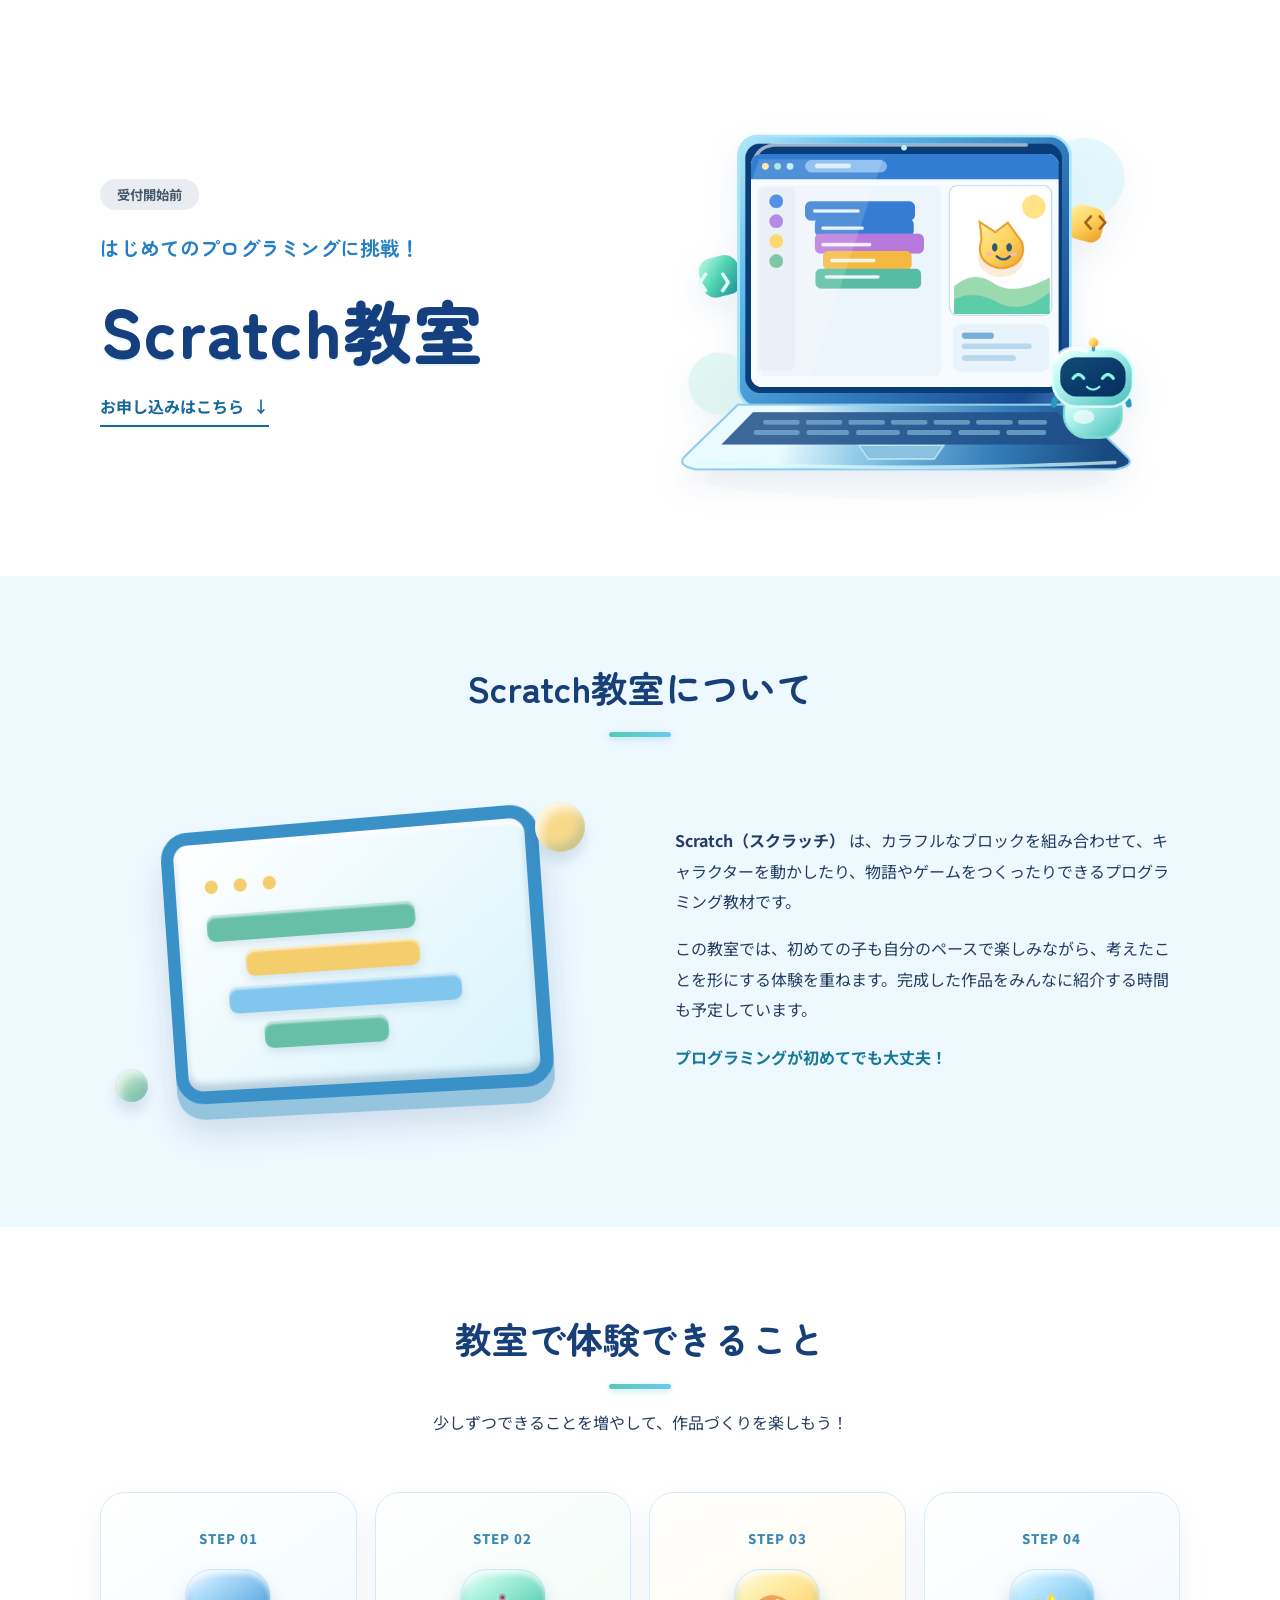
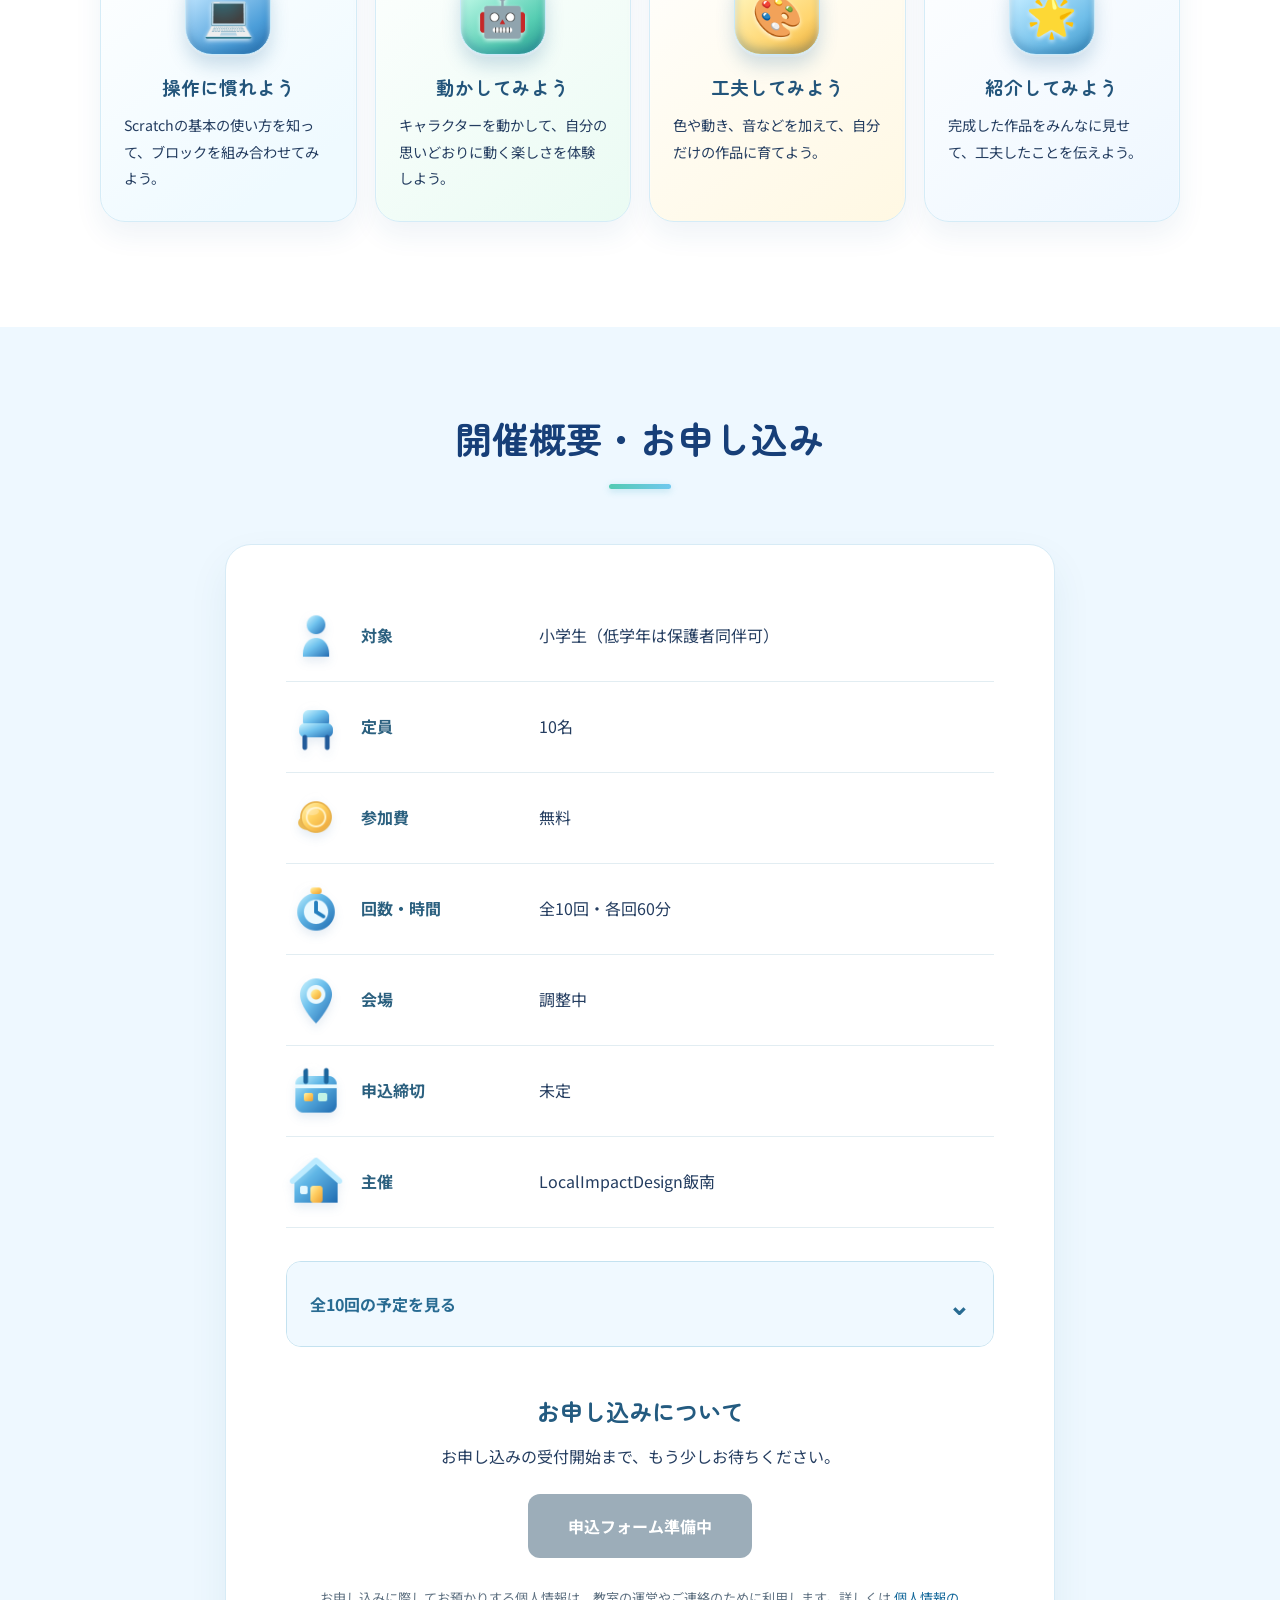
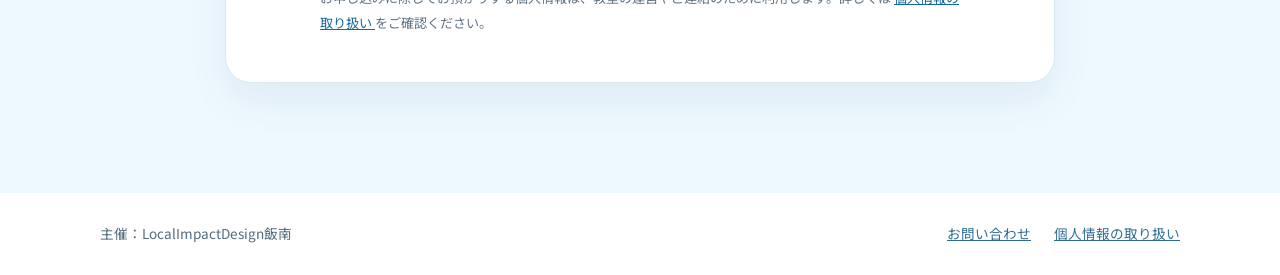
==== events/2026/scratch-event/index.html @ 7c707d4d "仮案作成" ====
<!DOCTYPE html>
<html lang="ja">
 <head>
  <meta charset="utf-8"/>
  <meta content="width=device-width, initial-scale=1" name="viewport"/>
  <meta content="#ffffff" name="theme-color"/>
  <meta content="飯南町の小学生向けScratch教室。はじめてのプログラミングに挑戦しよう！" name="description"/>
  <title>
   Scratch教室 | LID飯南
  </title>
  <link href="https://fonts.googleapis.com" rel="preconnect"/>
  <link crossorigin="" href="https://fonts.gstatic.com" rel="preconnect"/>
  <link href="https://fonts.googleapis.com/css2?family=Noto+Sans+JP:wght@400;500;600;700&amp;family=Zen+Maru+Gothic:wght@500;700;900&amp;display=swap" rel="stylesheet"/>
  <link href="style.css" rel="stylesheet"/>
  <script defer="" src="script.js">
  </script>
 </head>
 <body>
  <main>
   <section aria-labelledby="main-title" class="hero-section section-bg-white">
    <div class="content-container hero-content">
     <div class="hero-text">
      <span class="status-badge status-before" id="registration-badge">
       受付開始前
      </span>
      <p class="hero-catchphrase">
       はじめてのプログラミングに挑戦！
      </p>
      <h1 id="main-title">
       Scratch教室
      </h1>
      <a class="hero-registration-link" href="#registration">
       お申し込みはこちら
       <span aria-hidden="true">
        &darr;
       </span>
      </a>
     </div>
     <div class="hero-illustration-area">
      <img alt="Scratchのブロックプログラミング画面を大きく映した艶のあるノートPCと、小さなロボットのイラスト" class="hero-illustration" height="480" src="images/hero-laptop-3d.png" width="620"/>
     </div>
    </div>
   </section>
   <section aria-labelledby="about-title" class="content-section section-bg-light-blue">
    <div class="content-container">
     <div class="section-title-group">
      <h2 id="about-title">
       Scratch教室について
      </h2>
      <span aria-hidden="true" class="section-title-underline">
      </span>
     </div>
     <div class="scratch-about-content">
      <div aria-hidden="true" class="scratch-about-illustration">
       <div class="scratch-about-screen">
        <span class="window-dots">
         ● ● ●
        </span>
        <div class="code-line mint">
        </div>
        <div class="code-line yellow">
        </div>
        <div class="code-line sky">
        </div>
        <div class="code-line mint short">
        </div>
       </div>
       <span class="scratch-about-bubble scratch-about-bubble-yellow">
       </span>
       <span class="scratch-about-bubble scratch-about-bubble-green">
       </span>
      </div>
      <div class="scratch-about-text">
       <p>
        <strong>
         Scratch（スクラッチ）
        </strong>
        は、カラフルなブロックを組み合わせて、キャラクターを動かしたり、物語やゲームをつくったりできるプログラミング教材です。
       </p>
       <p>
        この教室では、初めての子も自分のペースで楽しみながら、考えたことを形にする体験を重ねます。完成した作品をみんなに紹介する時間も予定しています。
       </p>
       <p class="scratch-about-note">
        プログラミングが初めてでも大丈夫！
       </p>
      </div>
     </div>
    </div>
   </section>
   <section aria-labelledby="experience-title" class="content-section section-bg-white">
    <div class="content-container">
     <div class="section-title-group">
      <h2 id="experience-title">
       教室で体験できること
      </h2>
      <span aria-hidden="true" class="section-title-underline">
      </span>
      <p>
       少しずつできることを増やして、作品づくりを楽しもう！
      </p>
     </div>
     <div class="learning-steps-grid">
      <article class="learning-step-card">
       <span class="learning-step-number">
        STEP 01
       </span>
       <span aria-hidden="true" class="learning-step-illustration icon-laptop">
        💻
       </span>
       <h3>
        操作に慣れよう
       </h3>
       <p>
        Scratchの基本の使い方を知って、ブロックを組み合わせてみよう。
       </p>
      </article>
      <article class="learning-step-card">
       <span class="learning-step-number">
        STEP 02
       </span>
       <span aria-hidden="true" class="learning-step-illustration icon-bot">
        🤖
       </span>
       <h3>
        動かしてみよう
       </h3>
       <p>
        キャラクターを動かして、自分の思いどおりに動く楽しさを体験しよう。
       </p>
      </article>
      <article class="learning-step-card">
       <span class="learning-step-number">
        STEP 03
       </span>
       <span aria-hidden="true" class="learning-step-illustration icon-art">
        🎨
       </span>
       <h3>
        工夫してみよう
       </h3>
       <p>
        色や動き、音などを加えて、自分だけの作品に育てよう。
       </p>
      </article>
      <article class="learning-step-card">
       <span class="learning-step-number">
        STEP 04
       </span>
       <span aria-hidden="true" class="learning-step-illustration icon-star">
        🌟
       </span>
       <h3>
        紹介してみよう
       </h3>
       <p>
        完成した作品をみんなに見せて、工夫したことを伝えよう。
       </p>
      </article>
     </div>
    </div>
   </section>
   <section aria-labelledby="registration-title" class="content-section section-bg-light-blue event-registration-section" id="registration">
    <div class="content-container">
     <div class="section-title-group">
      <h2 id="registration-title">
       開催概要・お申し込み
      </h2>
      <span aria-hidden="true" class="section-title-underline">
      </span>
     </div>
     <div class="event-details-panel">
      <dl class="event-details-list">
       <div class="event-details-item">
        <dt>
         <img alt="" aria-hidden="true" class="event-details-icon" height="60" src="images/info-audience.png" width="60"/>
         対象
        </dt>
        <dd id="info-audience">
         小学生（低学年は保護者同伴可）
        </dd>
       </div>
       <div class="event-details-item">
        <dt>
         <img alt="" aria-hidden="true" class="event-details-icon" height="60" src="images/info-capacity.png" width="60"/>
         定員
        </dt>
        <dd id="info-capacity">
         10名
        </dd>
       </div>
       <div class="event-details-item">
        <dt>
         <img alt="" aria-hidden="true" class="event-details-icon" height="60" src="images/info-fee.png" width="60"/>
         参加費
        </dt>
        <dd id="info-fee">
         無料
        </dd>
       </div>
       <div class="event-details-item">
        <dt>
         <img alt="" aria-hidden="true" class="event-details-icon" height="60" src="images/info-duration.png" width="60"/>
         回数・時間
        </dt>
        <dd id="info-duration">
         全10回・各回60分
        </dd>
       </div>
       <div class="event-details-item">
        <dt>
         <img alt="" aria-hidden="true" class="event-details-icon" height="60" src="images/info-venue.png" width="60"/>
         会場
        </dt>
        <dd id="info-venue">
         調整中
        </dd>
       </div>
       <div class="event-details-item">
        <dt>
         <img alt="" aria-hidden="true" class="event-details-icon" height="60" src="images/info-deadline.png" width="60"/>
         申込締切
        </dt>
        <dd id="info-deadline">
         未定
        </dd>
       </div>
       <div class="event-details-item">
        <dt>
         <img alt="" aria-hidden="true" class="event-details-icon" height="60" src="images/info-organizer.png" width="60"/>
         主催
        </dt>
        <dd id="info-organizer">
         LocalImpactDesign飯南
        </dd>
       </div>
      </dl>
      <details class="course-schedule">
       <summary>
        全10回の予定を見る
        <span aria-hidden="true" class="chevron">
         ⌄
        </span>
       </summary>
       <ol class="course-schedule-list">
        <li>
         <span class="course-schedule-date">
          日程調整中
         </span>
         第1回　Scratchで自己紹介！
        </li>
        <li>
         <span class="course-schedule-date">
          日程調整中
         </span>
         第2回　みんなでダンス大会！
        </li>
        <li>
         <span class="course-schedule-date">
          日程調整中
         </span>
         第3回　水族館をつくろう！
        </li>
        <li>
         <span class="course-schedule-date">
          日程調整中
         </span>
         第4回　迷路で冒険をしよう！
        </li>
        <li>
         <span class="course-schedule-date">
          日程調整中
         </span>
         第5回　上手にキャッチボールできるかな？
        </li>
        <li>
         <span class="course-schedule-date">
          日程調整中
         </span>
         第6回　敵をよけて！ドキドキゲーム！
        </li>
        <li>
         <span class="course-schedule-date">
          日程調整中
         </span>
         第7回　全問正解を目指せ！クイズゲーム！
        </li>
        <li>
         <span class="course-schedule-date">
          日程調整中
         </span>
         第8回　オリジナルの作品をつくろう！part1
        </li>
        <li>
         <span class="course-schedule-date">
          日程調整中
         </span>
         第9回　オリジナルの作品をつくろう！part2
        </li>
        <li>
         <span class="course-schedule-date">
          日程調整中
         </span>
         第10回　みんなで作品発表会！
        </li>
       </ol>
       <p class="course-schedule-note">
        ※各回の内容は変更となる場合があります。
       </p>
      </details>
      <div aria-live="polite" class="application-area">
       <p class="application-heading">
        お申し込みについて
       </p>
       <p class="application-message" id="registration-message">
        お申し込みの受付開始まで、もう少しお待ちください。
       </p>
       <div id="registration-control">
        <span aria-disabled="true" class="disabled-cta">
         申込フォーム準備中
        </span>
       </div>
       <p class="application-external-note" hidden="" id="external-note">
        別のタブで申込フォームが開きます。
       </p>
       <p class="application-privacy-note">
        お申し込みに際してお預かりする個人情報は、教室の運営やご連絡のために利用します。詳しくは
        <a href="https://lid-iinan.com/" id="privacy-link" rel="noopener noreferrer" target="_blank">
         個人情報の取り扱い
        </a>
        をご確認ください。
       </p>
      </div>
     </div>
    </div>
   </section>
  </main>
  <footer class="site-footer">
   <div class="content-container site-footer-content">
    <p>
     主催：LocalImpactDesign飯南
    </p>
    <div class="site-footer-links">
     <a href="https://lid-iinan.com/contact.html" rel="noopener noreferrer" target="_blank">
      お問い合わせ
     </a>
     <a href="https://lid-iinan.com/" id="footer-privacy-link" rel="noopener noreferrer" target="_blank">
      個人情報の取り扱い
     </a>
    </div>
   </div>
  </footer>
 </body>
</html>
---- events/2026/scratch-event/style.css ----
/*
 * Scratch教室専用スタイルシート
 *
 * 編集ガイド：
 * ・色、フォント、コンテンツ幅は「01. 共通設定」の変数を変更
 * ・各セクションは見出しごとにまとめてあるため、変更箇所を探しやすい構成
 * ・スマホ表示はファイル末尾の「レスポンシブ対応」を編集
 * ・同じクラスの指定を何度も追記せず、元の定義を修正する
 */

/* ===== 01. 変更しやすい共通設定（色・文字・幅） ===== */
:root {
  --font-heading: "Zen Maru Gothic",sans-serif;
  --font-body: "Noto Sans JP",sans-serif;
  --ink: #243d60;
  --blue: #257fc5;
  --light-blue: #eef8ff;
  --mint: #48b99f;
  --yellow: #ffcf67;
  --max-width: 1080px;
  --radius: 22px;
}

/* ===== 02. 全体・基本スタイル ===== */
* {
  box-sizing: border-box;
}

html {
  scroll-behavior: smooth;
  overflow-x: clip;
  overflow-y: auto;
}

body {
  margin: 0;
  font-family: var(--font-body);
  line-height: 1.9;
  color: var(--ink);
  background: #fff;
  -webkit-overflow-scrolling: touch;
  min-height: 100%;
}

a {
  color: #15699b;
}

a:focus-visible,summary:focus-visible {
  outline: 3px solid #e5b84e;
  outline-offset: 4px;
}

.chevron {
  font-size: 1.6rem;
  transition: transform .2s;
}

html,body,main {
  min-height: 0;
}

img {
  max-width: 100%;
  height: auto;
}

/* ===== 04. ファーストビュー ===== */
.hero-section {
  display: flex;
  align-items: center;
  padding: 90px 0 60px;
  overflow: visible;
  background: radial-gradient(ellipse 28% 44% at 82% 40%,#e4f8ff 0%,transparent 100%),#fff;
  min-height: 0;
}

.hero-content {
  display: grid;
  grid-template-columns: minmax(0,1fr) minmax(0,1fr);
  align-items: center;
  gap: 36px;
}

.hero-text {
  display: flex;
  flex-direction: column;
  align-items: flex-start;
  gap: 19px;
}

.status-badge {
  border-radius: 99px;
  display: inline-block;
  padding: 3px 17px;
  font-size: .83rem;
  font-weight: 700;
}

.status-before {
  background: #e9edf1;
  color: #435768;
}

.status-open {
  background: #d6f0df;
  color: #206a3d;
}

.status-closed {
  background: #f9dedf;
  color: #a63b41;
}

.status-ended {
  background: #e9edf1;
  color: #435768;
}

.hero-catchphrase {
  font-family: var(--font-heading);
  font-weight: 700;
  color: var(--blue);
  font-size: clamp(1.1rem,1.55vw,1.42rem);
  margin: 0;
}

.hero-section h1 {
  font-family: var(--font-heading);
  font-weight: 900;
  color: #153f7e;
  font-size: clamp(3.15rem,5.4vw,5.25rem);
  line-height: 1.25;
  letter-spacing: .012em;
  margin: 0;
  text-shadow: 0 2px 0 #e5f3ff;
}

.hero-registration-link {
  font-weight: 700;
  text-decoration: none;
  border-bottom: 2px solid currentColor;
  padding-bottom: 3px;
  transition: opacity .2s;
}

.hero-registration-link:hover {
  opacity: .7;
}

.hero-registration-link span {
  display: inline-block;
  margin-left: 5px;
}

.hero-illustration-area {
  position: relative;
  isolation: auto;
  filter: drop-shadow(0 13px 16px rgba(28,82,145,.09));
}

.hero-illustration {
  display: block;
  width: 108%;
  position: relative;
  z-index: 2;
  max-width: 100%;
  transform: translateX(-3%);
}

.hero-content, .hero-illustration-area {
  min-height: 0;
}

/* ===== 05. 共通セクション・見出し ===== */
.content-container {
  width: min(calc(100% - 44px),var(--max-width));
  margin-inline: auto;
}

.section-bg-white {
  background: #fff;
}

.section-bg-light-blue {
  background: #eef8ff;
}

.content-section {
  padding: 85px 0 105px;
  scroll-margin-top: 10px;
}

.section-title-group {
  text-align: center;
  margin-bottom: 55px;
}

.section-title-group h2 {
  font-family: var(--font-heading);
  font-size: clamp(1.65rem,3vw,2.3rem);
  line-height: 1.45;
  color: #173f78;
  margin: 0;
}

.section-title-underline {
  display: block;
  width: 62px;
  height: 5px;
  border-radius: 99px;
  margin: 18px auto 0;
  background: linear-gradient(90deg,#53cbb2,#70c8ef);
  box-shadow: 0 2px 7px #46b2c951;
}

.section-title-group p {
  margin: 18px 0 0;
}

.section-bg-white,.section-bg-light-blue {
  position: relative;
}

.section-bg-white + .section-bg-light-blue,.section-bg-light-blue + .section-bg-white {
  border-top: 0;
}

/* ===== 06. Scratch紹介 ===== */
.scratch-about-content {
  display: grid;
  grid-template-columns: 1fr 1fr;
  gap: 70px;
  align-items: center;
}

.scratch-about-illustration {
  min-height: 330px;
  display: flex;
  align-items: center;
  justify-content: center;
  position: relative;
}

.scratch-about-screen {
  width: min(100%,380px);
  padding: 30px;
  border: 13px solid #3a91c8;
  border-radius: 28px;
  background: linear-gradient(140deg,#fff,#d8f3fc);
  box-shadow: inset 0 6px 3px #ffffff9e,inset 0 -7px 7px #164b783d,0 16px 0 #95c4df,0 28px 34px #28588930;
  transform: rotate(-4deg) perspective(900px) rotateY(-6deg);
}

.window-dots {
  display: block;
  color: #f4cd6c;
  font-size: 15px;
  letter-spacing: 6px;
  margin-bottom: 14px;
}

.code-line {
  height: 27px;
  border-radius: 9px;
  margin: 10px 0;
  box-shadow: inset 0 3px 2px #ffffff99,0 4px 8px #28618b25;
}

.code-line.mint {
  width: 72%;
  background: #67bfa8;
}

.code-line.yellow {
  width: 60%;
  background: #f4cd6c;
  margin-left: 38px;
}

.code-line.sky {
  width: 80%;
  background: #81c6ee;
  margin-left: 18px;
}

.code-line.short {
  width: 43%;
  margin-left: 52px;
}

.scratch-about-bubble {
  position: absolute;
  display: block;
  border-radius: 50%;
  box-shadow: inset 6px 7px 10px #ffffffc0,inset -5px -7px 9px #27789e35,0 10px 12px #20517120;
}

.scratch-about-bubble-yellow {
  width: 50px;
  height: 50px;
  background: #f7da89;
  right: 4%;
  top: 3%;
}

.scratch-about-bubble-green {
  width: 33px;
  height: 33px;
  background: #9cd5b9;
  left: 3%;
  bottom: 6%;
}

.scratch-about-text p {
  margin: 0 0 17px;
}

.scratch-about-note {
  color: #167997;
  font-weight: 700;
}

/* ===== 07. 体験できること ===== */
.learning-steps-grid {
  display: grid;
  grid-template-columns: repeat(4,1fr);
  gap: 18px;
}

.learning-step-card {
  border-radius: 25px;
  background: linear-gradient(145deg,#fff 3%,#effaff 82%);
  padding: 29px 23px 30px;
  position: relative;
  text-align: center;
  box-shadow: 0 13px 28px #20588b12,inset 0 2px 2px #fff;
  border: 1px solid #d5ecf7;
}

.learning-step-card:nth-child(2) {
  background: linear-gradient(145deg,#fff,#eafbf3);
  box-shadow: 0 13px 28px #20588b12,inset 0 2px 2px #fff;
}

.learning-step-card:nth-child(3) {
  background: linear-gradient(145deg,#fff,#fff8e3);
  box-shadow: 0 13px 28px #20588b12,inset 0 2px 2px #fff;
}

.learning-step-card:nth-child(4) {
  background: linear-gradient(145deg,#fff,#eef7ff);
  box-shadow: 0 13px 28px #20588b12,inset 0 2px 2px #fff;
}

.learning-step-number {
  font-weight: 800;
  color: #3787b0;
  letter-spacing: .08em;
  font-size: .83rem;
}

.learning-step-illustration {
  display: grid;
  font-size: 2.55rem;
  margin: 17px auto 19px;
  filter: none;
  place-items: center;
  width: 86px;
  height: 86px;
  border-radius: 27px;
  background: linear-gradient(145deg,#fff 2%,#b5dffc 22%,#4c9ed9 73%,#2a73b3);
  border: 1px solid #c9eafa;
  box-shadow: inset 0 4px 5px #ffffffbe,inset 0 -6px 8px #16568b49,0 11px 18px #246c9a35,0 2px 0 white;
  text-shadow: 0 2px 4px #ffffffbd;
}

.learning-step-card h3 {
  font-family: var(--font-heading);
  font-size: 1.16rem;
  color: #23557b;
  line-height: 1.4;
  margin: 0 0 12px;
}

.learning-step-card p {
  text-align: left;
  font-size: .89rem;
  margin: 0;
  line-height: 1.85;
}

.learning-step-card:nth-child(2) .learning-step-illustration {
  background: linear-gradient(145deg,#fff,#b4f5e2 23%,#56cdb2 70%,#25988e);
}

.learning-step-card:nth-child(3) .learning-step-illustration {
  background: linear-gradient(145deg,#fff,#fff1b3 23%,#ffd56e 70%,#e5a633);
}

.learning-step-card:nth-child(4) .learning-step-illustration {
  background: linear-gradient(145deg,#fff,#bde9ff 23%,#6fbee9 70%,#368bbd);
}

/* ===== 08. 開催概要・日程 ===== */
.event-registration-section {
  padding-bottom: 110px;
}

.event-details-panel {
  max-width: 830px;
  margin: auto;
  background: #fff;
  border-radius: 26px;
  padding: 46px clamp(20px,5vw,60px);
  box-shadow: 0 18px 40px #20517112,inset 0 2px 3px #fff;
  border: 1px solid #d7ebf6;
}

.event-details-list {
  margin: 0;
}

.event-details-item {
  display: grid;
  grid-template-columns: minmax(210px, 235px) minmax(0,1fr);
  gap: 18px;
  border-bottom: 1px solid #e2edf2;
  padding: 13px 0;
  align-items: center;
}

.event-details-item dt {
  font-weight: 700;
  color: #2b607f;
  display: flex;
  align-items: center;
  gap: 15px;
  min-height: 64px;
}

.event-details-item dt span {
  margin-right: 8px;
}

.event-details-item dd {
  margin: 0;
  overflow-wrap: anywhere;
  min-width: 0;
}

.event-details-item a {
  font-weight: 700;
}

.course-schedule {
  margin-top: 33px;
  border: 1px solid #c4e2f0;
  border-radius: 15px;
  overflow: hidden;
}

.course-schedule summary {
  display: flex;
  align-items: center;
  justify-content: space-between;
  list-style: none;
  cursor: pointer;
  padding: 18px 23px;
  font-weight: 700;
  color: #286b92;
  background: #f0f9ff;
}

.course-schedule summary::-webkit-details-marker {
  display: none;
}

.course-schedule[open] .chevron {
  transform: rotate(180deg);
}

.course-schedule-list {
  margin: 18px 25px 4px;
  padding-left: 26px;
}

.course-schedule-list li {
  padding: 7px 0;
}

.course-schedule-date {
  font-weight: 700;
  color: #387ca7;
  margin-right: 12px;
}

.course-schedule-note {
  margin: 9px 25px 22px;
  color: #61758a;
  font-size: .8rem;
}

.event-details-icon {
  width: 60px;
  height: 60px;
  flex: 0 0 60px;
  display: block;
  object-fit: contain;
  filter: drop-shadow(0 5px 5px rgba(23,90,151,.11));
}

/* ===== 09. お申し込み ===== */
.application-area {
  text-align: center;
  padding-top: 42px;
}

.application-heading {
  font-family: var(--font-heading);
  font-size: 1.45rem;
  font-weight: 700;
  color: #245b80;
  margin: 0 0 8px;
}

.application-message {
  margin: 0 auto 22px;
  max-width: 520px;
}

.cta,.disabled-cta {
  display: inline-block;
  background: #287fb7;
  color: #fff;
  font-size: 1rem;
  font-family: var(--font-body);
  font-weight: 700;
  padding: 17px 40px;
  border-radius: 12px;
  text-decoration: none;
  box-shadow: 0 6px 0 #206391;
  transition: transform .2s;
}

.cta:hover {
  transform: translateY(-2px);
}

.disabled-cta {
  background: #9cadb9;
  box-shadow: none;
  cursor: not-allowed;
}

.application-external-note {
  font-size: .84rem;
  color: #637b88;
  margin: 16px 0 0;
}

.application-privacy-note {
  max-width: 640px;
  margin: 28px auto 0;
  text-align: left;
  color: #617383;
  font-size: .82rem;
  line-height: 1.9;
}

.cta {
  background: linear-gradient(155deg,#73c8ee,#287fc5 70%,#1b5ea8);
  border: 1px solid #64b5e5;
  box-shadow: inset 0 2px 2px #fff8,0 7px 0 #185d94,0 13px 20px #1c6ba533;
}

/* ===== 10. フッター ===== */
.site-footer {
  background: #fff;
  padding: 28px 0;
  color: #536c7c;
  font-size: .85rem;
}

.site-footer-content {
  display: flex;
  justify-content: space-between;
  align-items: center;
  gap: 15px;
  flex-wrap: wrap;
}

.site-footer-content p {
  margin: 0;
}

.site-footer-links {
  display: flex;
  gap: 23px;
  flex-wrap: wrap;
}

.site-footer-links a {
  color: #306e91;
}

/* ===== レスポンシブ対応 (max-width:860px) ===== */
@media (max-width:860px) {
  .learning-steps-grid {
    grid-template-columns: repeat(2,1fr);
  }

  .scratch-about-content {
    gap: 35px;
  }

  .hero-section h1 {
    font-size: clamp(2.6rem,6vw,4rem);
  }

}

/* ===== レスポンシブ対応 (max-width:650px) ===== */
@media (max-width:650px) {
  .content-container {
    width: min(calc(100% - 34px),var(--max-width));
  }

  .hero-section {
    min-height: 0;
    padding: 42px 0 35px;
  }

  .hero-content {
    display: flex;
    flex-direction: column;
    gap: 12px;
  }

  .hero-text {
    align-items: center;
    text-align: center;
    gap: 12px;
    display: contents;
  }

  .hero-text .status-badge {
    order: 0;
  }

  .hero-catchphrase {
    order: 1;
    font-size: 1rem;
    text-align: center;
  }

  .hero-section h1 {
    order: 2;
    font-size: clamp(2.8rem,11vw,4rem);
    white-space: nowrap;
  }

  .hero-illustration-area {
    order: 3;
    width: 100%;
    min-height: 0;
    max-width: 470px;
  }

  .hero-registration-link {
    order: 4;
    text-align: center;
    font-size: .95rem;
  }

  .content-section {
    padding: 56px 0 68px;
  }

  .section-title-group {
    margin-bottom: 32px;
  }

  .section-title-group h2 {
    font-size: clamp(1.45rem,6vw,1.95rem);
  }

  .scratch-about-content {
    display: flex;
    flex-direction: column;
    gap: 18px;
  }

  .scratch-about-illustration {
    min-height: 230px;
    width: 100%;
  }

  .scratch-about-screen {
    width: min(80%,330px);
    padding: 21px;
    border-width: 9px;
  }

  .code-line {
    height: 21px;
    margin: 8px 0;
  }

  .learning-steps-grid {
    grid-template-columns: 1fr 1fr;
    gap: 10px;
  }

  .learning-step-card {
    padding: 19px 13px 22px;
  }

  .learning-step-illustration {
    font-size: 2.1rem;
    margin: 9px 0;
    width: 68px;
    height: 68px;
    border-radius: 21px;
  }

  .learning-step-card h3 {
    font-size: 1.03rem;
  }

  .learning-step-card p {
    font-size: .8rem;
  }

  .event-details-panel {
    padding: 27px 22px;
  }

  .event-details-item {
    grid-template-columns: minmax(0,1fr);
    gap: 2px;
    padding: 14px 0 18px;
  }

  .event-details-item dt {
    font-size: .92rem;
    min-height: 60px;
    gap: 14px;
  }

  .event-details-item dd {
    padding-left: 74px;
  }

  .application-heading {
    font-size: 1.25rem;
  }

  .cta,.disabled-cta {
    padding: 15px 25px;
  }

  .site-footer-content {
    display: block;
  }

  .site-footer-links {
    margin-top: 13px;
  }

  .hero-illustration {
    object-fit: contain;
    width: 100%;
    max-width: 100%;
    transform: none;
  }

  .site-footer {
    display: block;
    overflow: visible;
    clear: both;
  }

  .event-details-icon {
    width: 60px;
    height: 60px;
    flex-basis: 60px;
  }

}

/* ===== レスポンシブ対応 (max-width:360px) ===== */
@media (max-width:360px) {
  .learning-steps-grid {
    grid-template-columns: 1fr;
  }

  .hero-section h1 {
    font-size: 2.7rem;
  }

  .learning-step-card p {
    text-align: center;
  }

}

/* ===== レスポンシブ対応 (prefers-reduced-motion:reduce) ===== */
@media (prefers-reduced-motion:reduce) {
  html {
    scroll-behavior: auto;
  }

  *,*::before,*::after {
    transition: none !important;
    animation: none !important;
  }

  .hero-illustration,.learning-step-illustration {
    animation: none !important;
  }

}
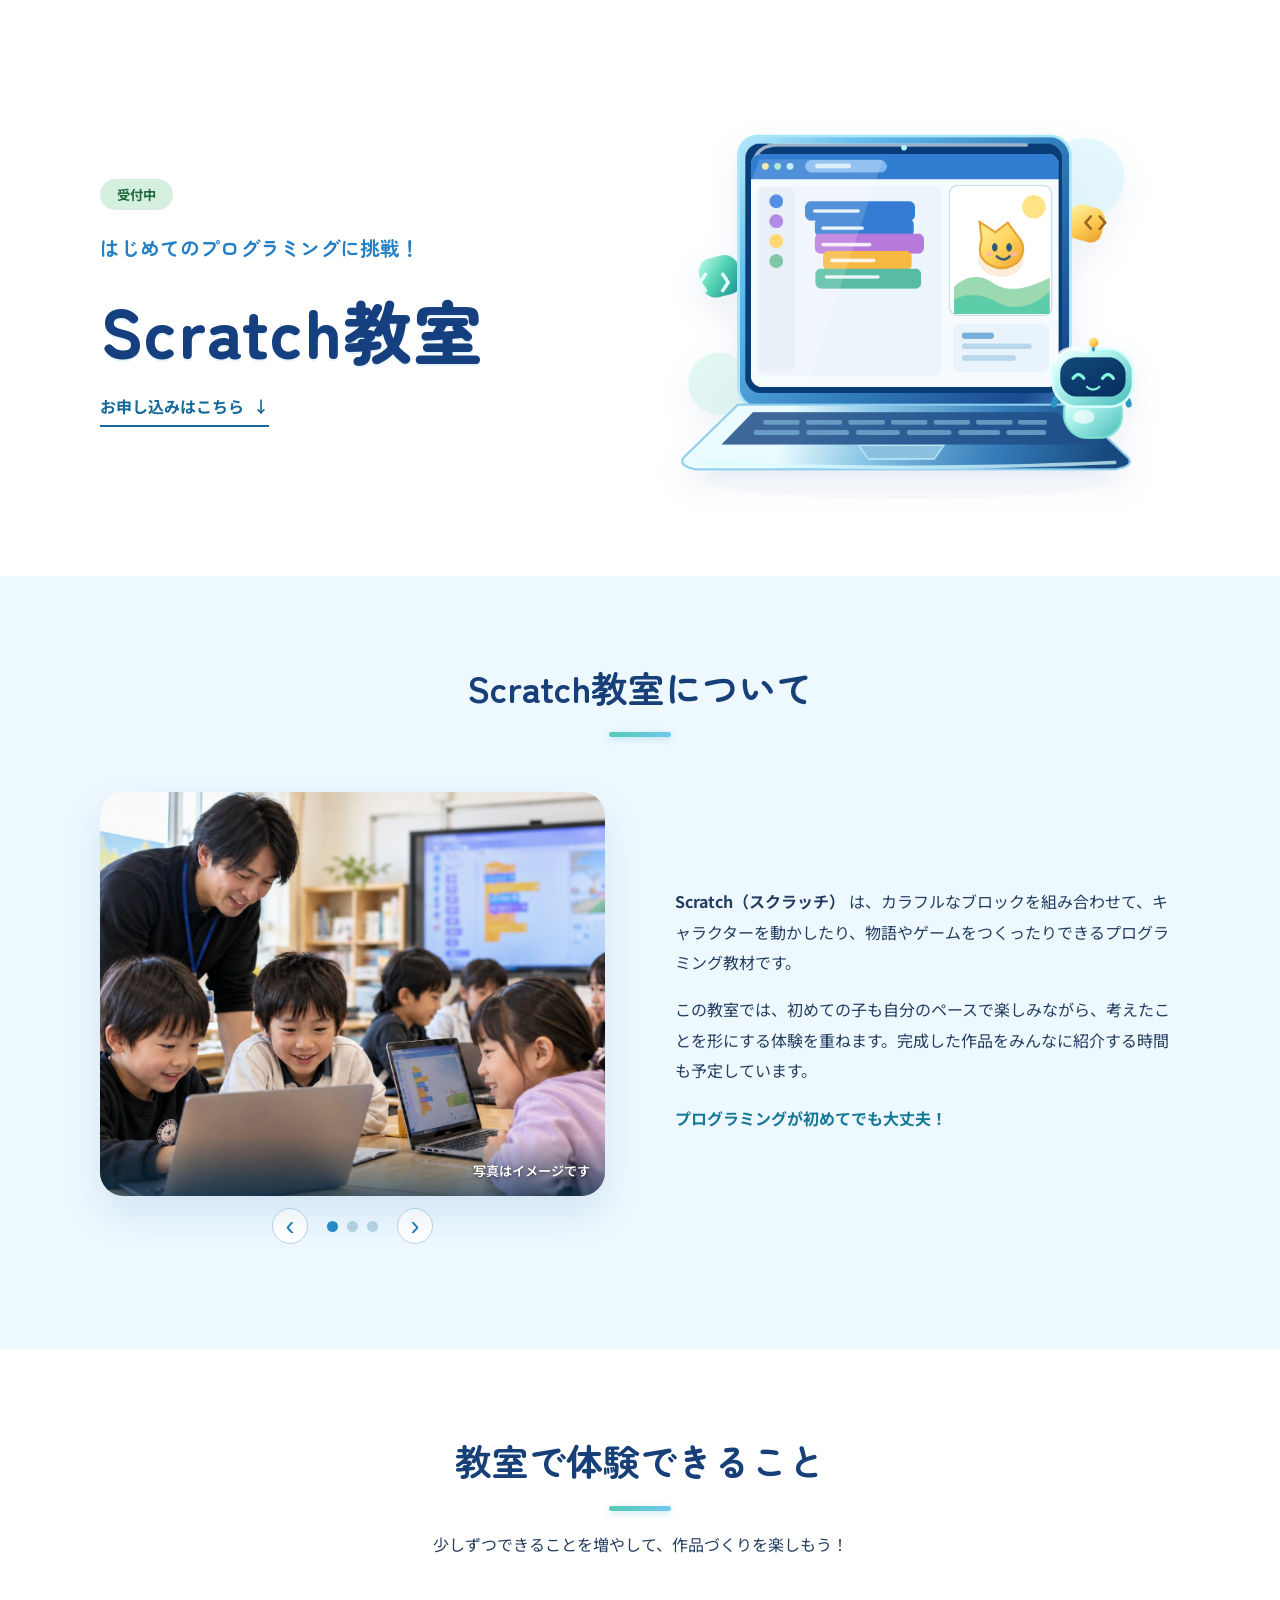
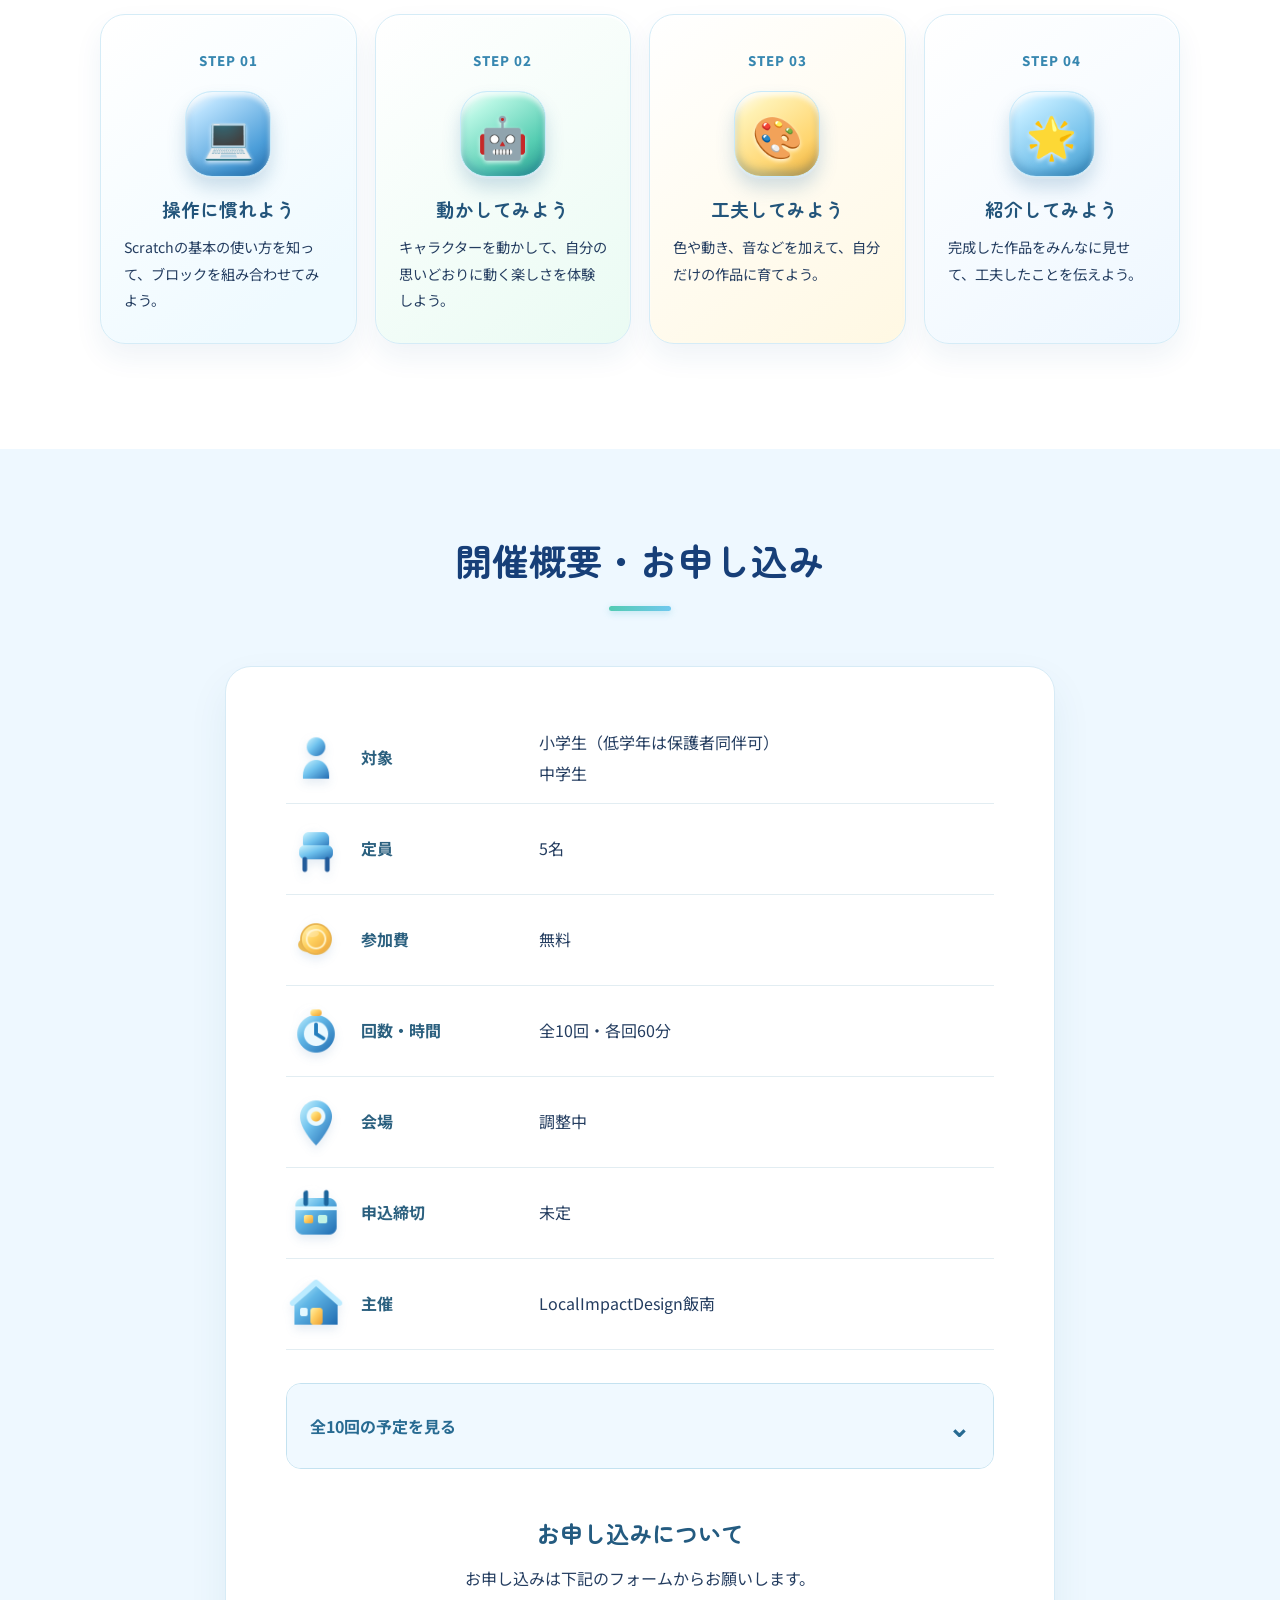
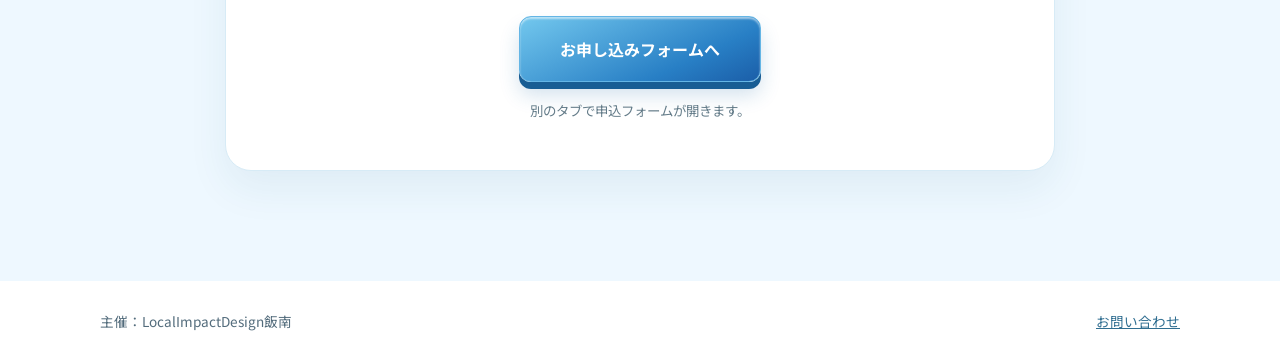
==== commit 9209c7ca: "教室紹介スライドショーの実装と関連ファイルの追加 - イメージ画像の追加 -ファームURLの追加 - favi.con追加" ====
--- a/events/2026/scratch-event/index.html
+++ b/events/2026/scratch-event/index.html
@@ -8,6 +8,7 @@
   <title>
    Scratch教室 | LID飯南
   </title>
+  <link rel="icon" type="image/x-icon" href="favicon.ico">
   <link href="https://fonts.googleapis.com" rel="preconnect"/>
   <link crossorigin="" href="https://fonts.gstatic.com" rel="preconnect"/>
   <link href="https://fonts.googleapis.com/css2?family=Noto+Sans+JP:wght@400;500;600;700&amp;family=Zen+Maru+Gothic:wght@500;700;900&amp;display=swap" rel="stylesheet"/>
@@ -51,24 +52,31 @@
       </span>
      </div>
      <div class="scratch-about-content">
-      <div aria-hidden="true" class="scratch-about-illustration">
-       <div class="scratch-about-screen">
-        <span class="window-dots">
-         ● ● ●
-        </span>
-        <div class="code-line mint">
+      <!-- 教室紹介スライド：教室イメージ2枚＋実際のScratch画面1枚 -->
+      <div class="classroom-slideshow" aria-roledescription="カルーセル" aria-label="教室のイメージ画像">
+       <div class="classroom-slideshow-viewport" id="classroom-slideshow-viewport">
+        <figure class="classroom-slide classroom-slide--photo is-active" aria-hidden="false">
+         <img src="images/classroom-together.jpg" alt="子どもたちがノートPCを囲んで楽しそうに学ぶ教室のイメージ" width="1440" height="983" loading="eager"/>
+         <figcaption>写真はイメージです</figcaption>
+        </figure>
+        <figure class="classroom-slide classroom-slide--screenshot" aria-hidden="true">
+         <img src="images/scratch-screen.png" alt="Scratchの実際の編集画面。左側に命令ブロック、右側に野球場で動く猫の作品を表示" width="1917" height="802" loading="eager"/>
+         <figcaption>Scratchの操作画面</figcaption>
+        </figure>
+        <figure class="classroom-slide classroom-slide--photo" aria-hidden="true">
+         <img src="images/classroom-collaboration.jpg" alt="子どもたちが相談しながらPCに向かう教室のイメージ" width="1408" height="995" loading="eager"/>
+         <figcaption>写真はイメージです</figcaption>
+        </figure>
+       </div>
+       <div class="classroom-slideshow-controls">
+        <button type="button" class="classroom-slide-arrow" id="classroom-slide-prev" aria-label="前の画像へ">‹</button>
+        <div class="classroom-slide-dots" aria-label="画像を切り替える">
+         <button type="button" class="classroom-slide-dot is-active" aria-label="1枚目の画像" aria-current="true" data-slide="0"></button>
+         <button type="button" class="classroom-slide-dot" aria-label="2枚目の画像" data-slide="1"></button>
+         <button type="button" class="classroom-slide-dot" aria-label="3枚目の画像" data-slide="2"></button>
         </div>
-        <div class="code-line yellow">
-        </div>
-        <div class="code-line sky">
-        </div>
-        <div class="code-line mint short">
-        </div>
-       </div>
-       <span class="scratch-about-bubble scratch-about-bubble-yellow">
-       </span>
-       <span class="scratch-about-bubble scratch-about-bubble-green">
-       </span>
+        <button type="button" class="classroom-slide-arrow" id="classroom-slide-next" aria-label="次の画像へ">›</button>
+       </div>
       </div>
       <div class="scratch-about-text">
        <p>
@@ -176,7 +184,8 @@
          対象
         </dt>
         <dd id="info-audience">
-         小学生（低学年は保護者同伴可）
+         小学生（低学年は保護者同伴可）<br>
+         中学生
         </dd>
        </div>
        <div class="event-details-item">
@@ -185,7 +194,7 @@
          定員
         </dt>
         <dd id="info-capacity">
-         10名
+         5名
         </dd>
        </div>
        <div class="event-details-item">
@@ -264,13 +273,13 @@
          <span class="course-schedule-date">
           日程調整中
          </span>
-         第4回　迷路で冒険をしよう！
-        </li>
-        <li>
-         <span class="course-schedule-date">
-          日程調整中
-         </span>
-         第5回　上手にキャッチボールできるかな？
+         第4回　迷路で大冒険！
+        </li>
+        <li>
+         <span class="course-schedule-date">
+          日程調整中
+         </span>
+         第5回　上手にとれるかな？キャッチボールゲーム！
         </li>
         <li>
          <span class="course-schedule-date">
@@ -321,13 +330,6 @@
        </div>
        <p class="application-external-note" hidden="" id="external-note">
         別のタブで申込フォームが開きます。
-       </p>
-       <p class="application-privacy-note">
-        お申し込みに際してお預かりする個人情報は、教室の運営やご連絡のために利用します。詳しくは
-        <a href="https://lid-iinan.com/" id="privacy-link" rel="noopener noreferrer" target="_blank">
-         個人情報の取り扱い
-        </a>
-        をご確認ください。
        </p>
       </div>
      </div>
@@ -343,9 +345,6 @@
      <a href="https://lid-iinan.com/contact.html" rel="noopener noreferrer" target="_blank">
       お問い合わせ
      </a>
-     <a href="https://lid-iinan.com/" id="footer-privacy-link" rel="noopener noreferrer" target="_blank">
-      個人情報の取り扱い
-     </a>
     </div>
    </div>
   </footer>
--- a/events/2026/scratch-event/style.css
+++ b/events/2026/scratch-event/style.css
@@ -821,3 +821,40 @@
   }
 
 }
+
+/* =====================================================
+   11. 教室紹介スライドショー（3枚）
+   画像は images/ に配置。PC/スマホ共通の設定。
+   ===================================================== */
+.classroom-slideshow { min-width:0; width:100%; max-width:100%; }
+.classroom-slideshow-viewport { position:relative; aspect-ratio: 5 / 4; overflow:hidden; border-radius:24px; background:#dceff9; box-shadow: 0 18px 38px rgba(35,111,167,.13); }
+.classroom-slide { position:absolute; inset:0; margin:0; opacity:0; visibility:hidden; transition:opacity .65s ease,visibility .65s ease; }
+.classroom-slide.is-active { opacity:1; visibility:visible; z-index:1; }
+/* 教室写真は枠いっぱい、Scratch画面は左右を切らず全体を表示する */
+.classroom-slide img {
+  display: block;
+  width: 100%;
+  height: 100%;
+  object-fit: cover;
+}
+.classroom-slide--screenshot {
+  background: #f6f9fc;
+}
+.classroom-slide--screenshot img {
+  object-fit: contain;
+  object-position: center;
+}
+/* フェード中も画像が未読込のまま見えるのを避けるためHTMLで eager に設定 */
+.classroom-slide figcaption { position:absolute; bottom:0; left:0; right:0; padding:22px 15px 12px; color:white; font-size:.82rem; font-weight:600; background:linear-gradient(transparent,rgba(13,55,86,.70)); }
+.classroom-slideshow-controls { display:flex; align-items:center; justify-content:center; gap:19px; margin-top:12px; }
+.classroom-slide-arrow { display:grid; place-items:center; width:36px; height:36px; border:1px solid #b7d6e8; border-radius:50%; background:white; color:#247cb6; font-size:27px; line-height:1; cursor:pointer; }
+.classroom-slide-arrow:hover,.classroom-slide-arrow:focus-visible { background:#e5f4fc; }
+.classroom-slide-dots { display:flex; gap:9px; }
+.classroom-slide-dot { width:11px; height:11px; padding:0; border:0; border-radius:50%; background:#b7d3e5; cursor:pointer; }
+.classroom-slide-dot.is-active { background:#268cca; }
+.classroom-slide-dot:focus-visible { outline:2px solid #166fa8; outline-offset:4px; }
+@media (max-width:650px) { .classroom-slideshow-viewport { aspect-ratio: 4 / 3; border-radius:18px; } }
+@media (prefers-reduced-motion:reduce) { .classroom-slide { transition:none; } }
+
+/* 実際の画面と生成した教室風景を見分けるキャプション。白字で画像内に重ねる。 */
+.classroom-slide figcaption { text-align:right; text-shadow:0 1px 4px rgba(0,0,0,.65); }
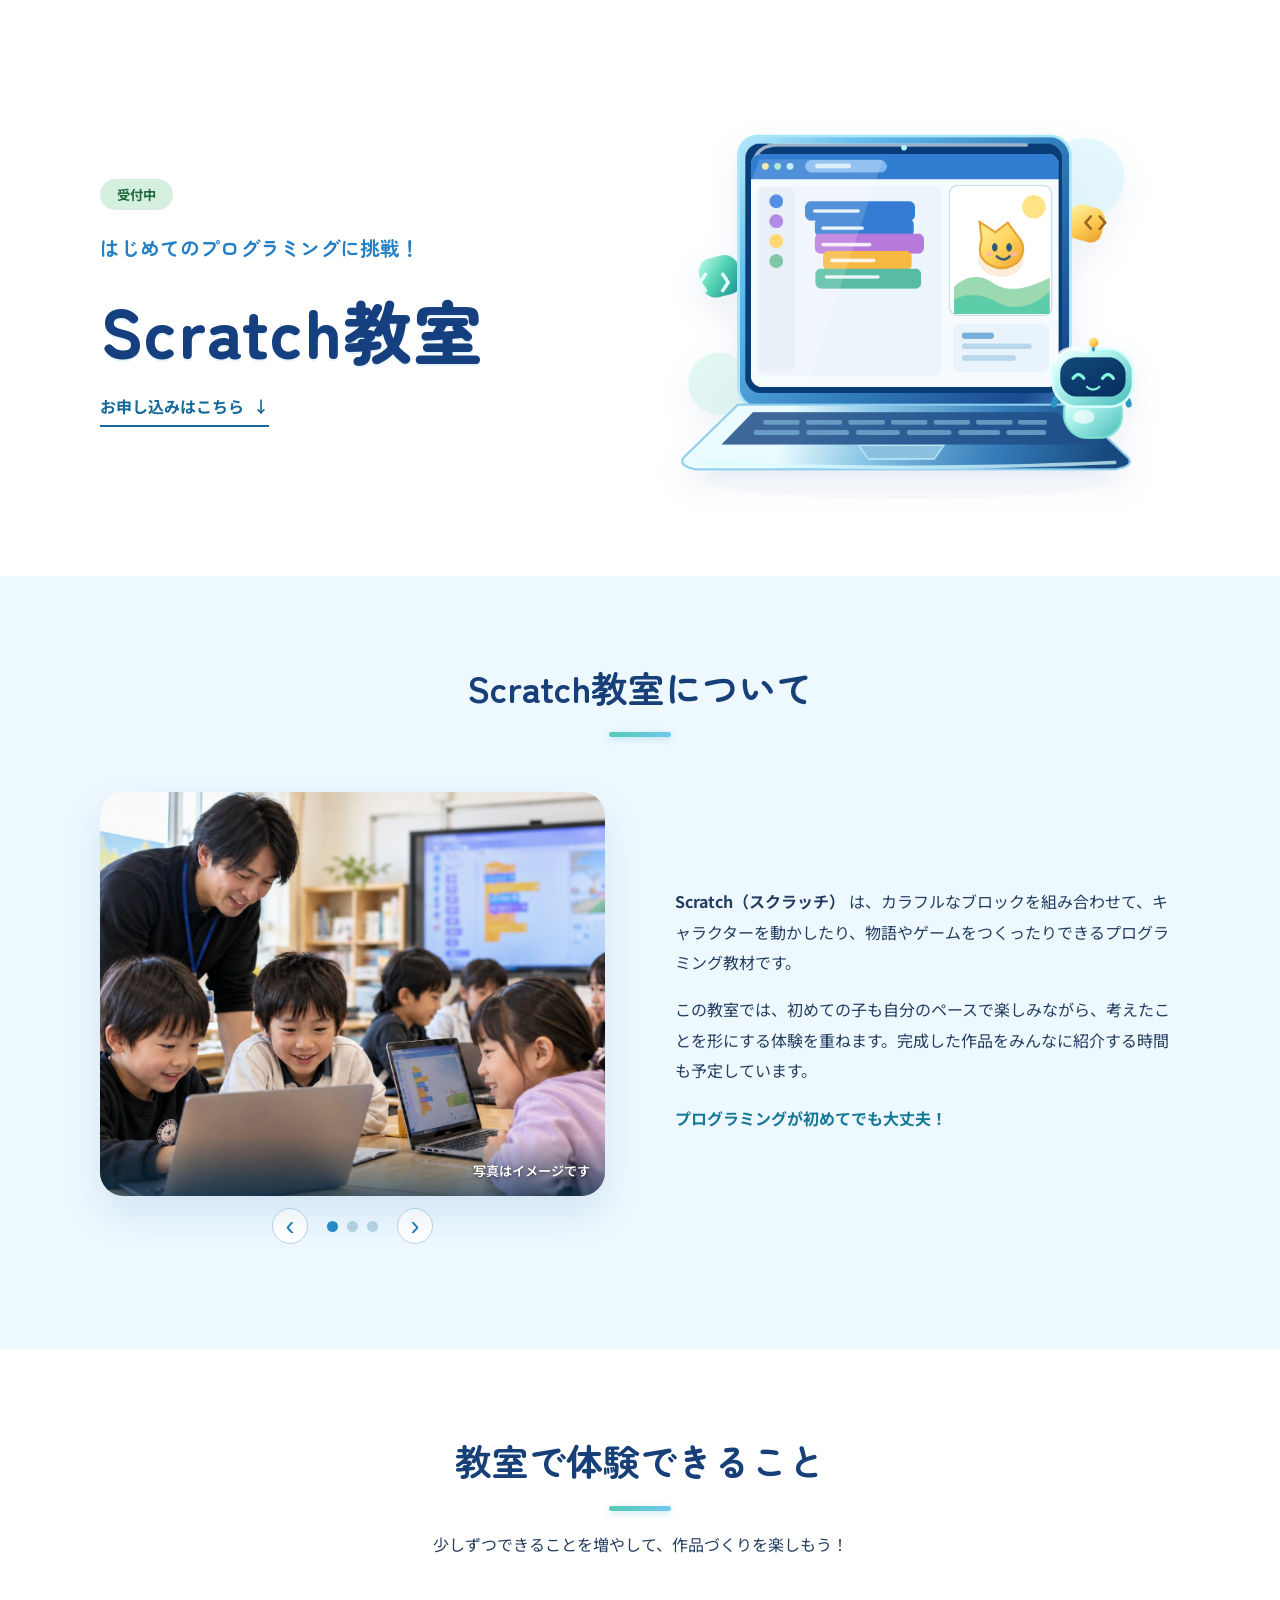
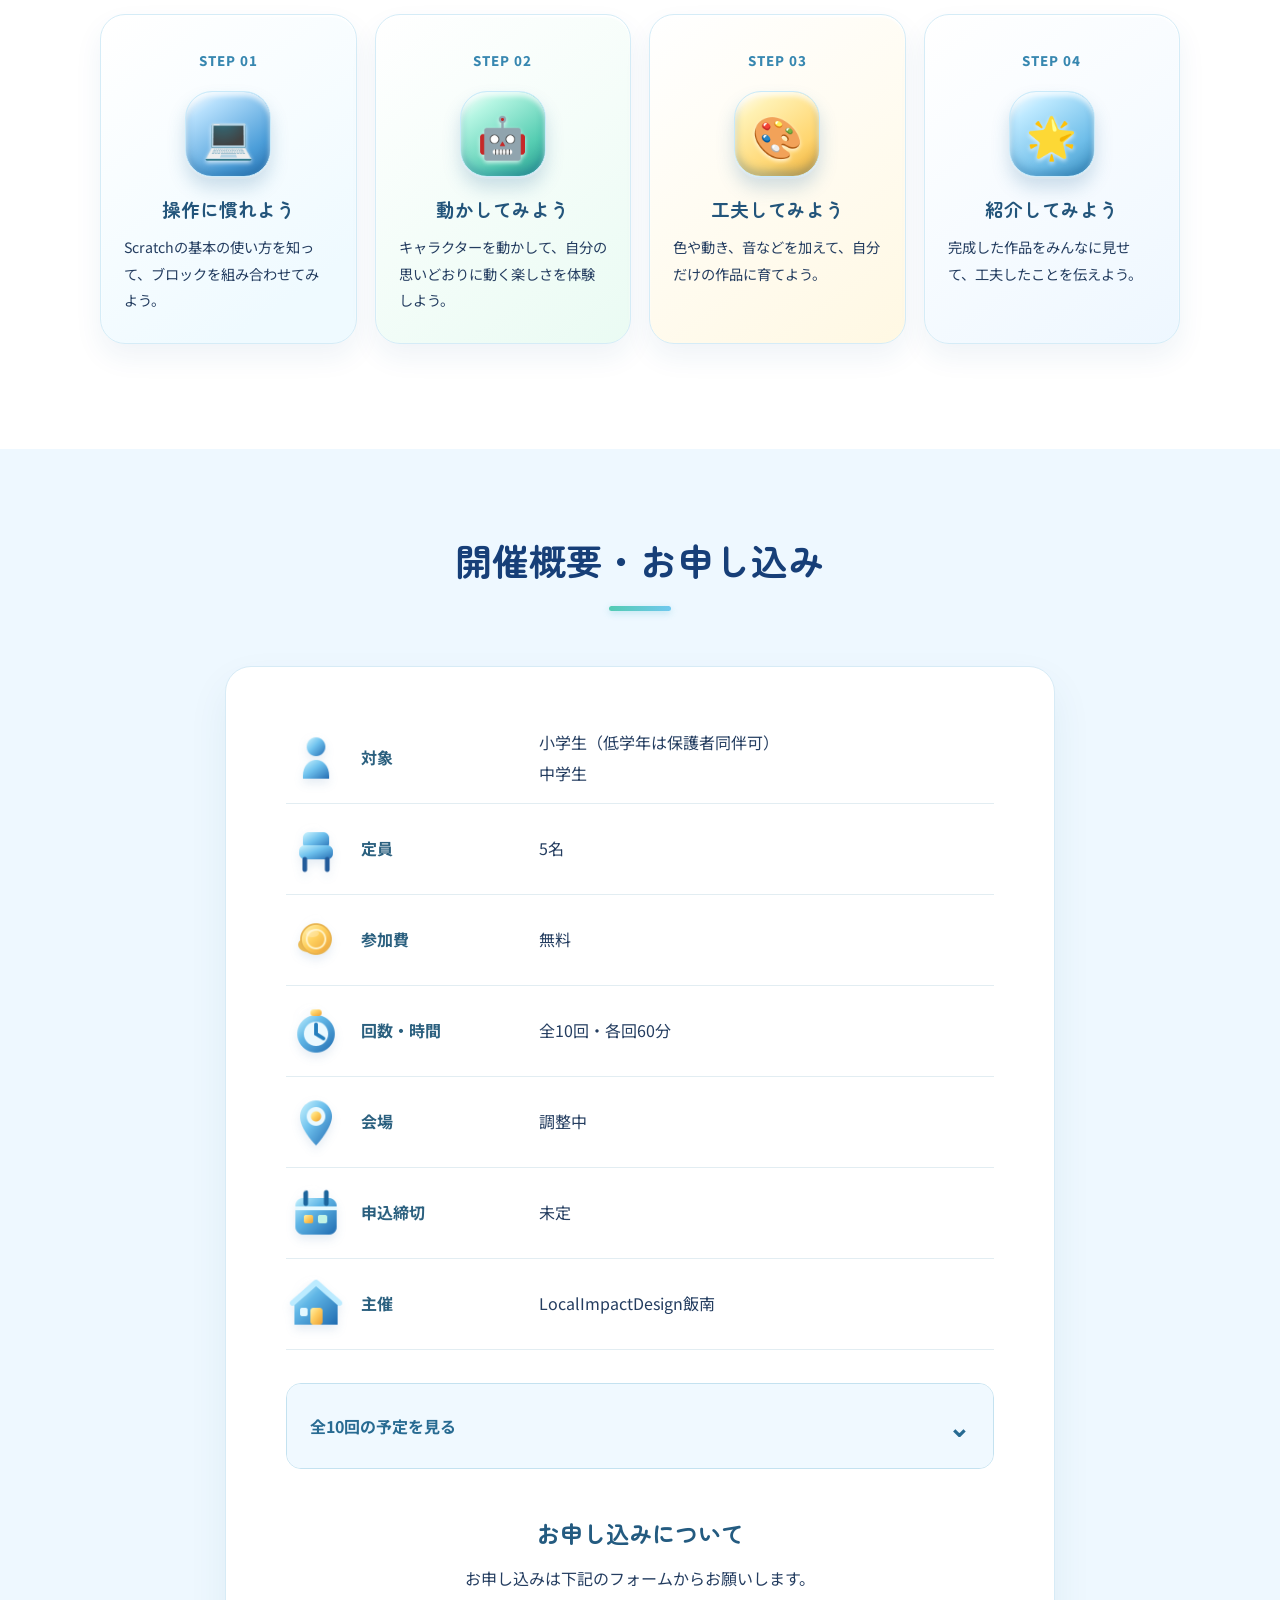
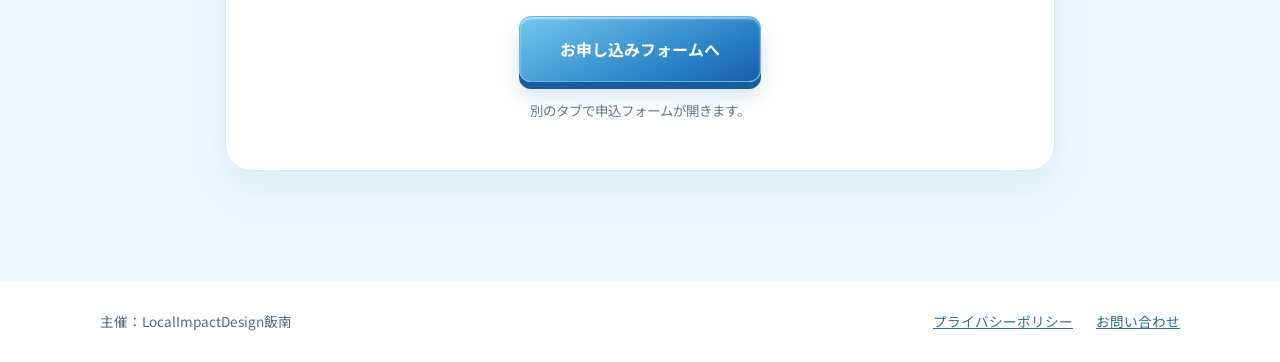
==== commit a4d67e9c: "プライバシーポリシーページを作成" ====
--- a/events/2026/scratch-event/index.html
+++ b/events/2026/scratch-event/index.html
@@ -342,6 +342,7 @@
      主催：LocalImpactDesign飯南
     </p>
     <div class="site-footer-links">
+     <a href="privacy/index.html">プライバシーポリシー</a>
      <a href="https://lid-iinan.com/contact.html" rel="noopener noreferrer" target="_blank">
       お問い合わせ
      </a>
